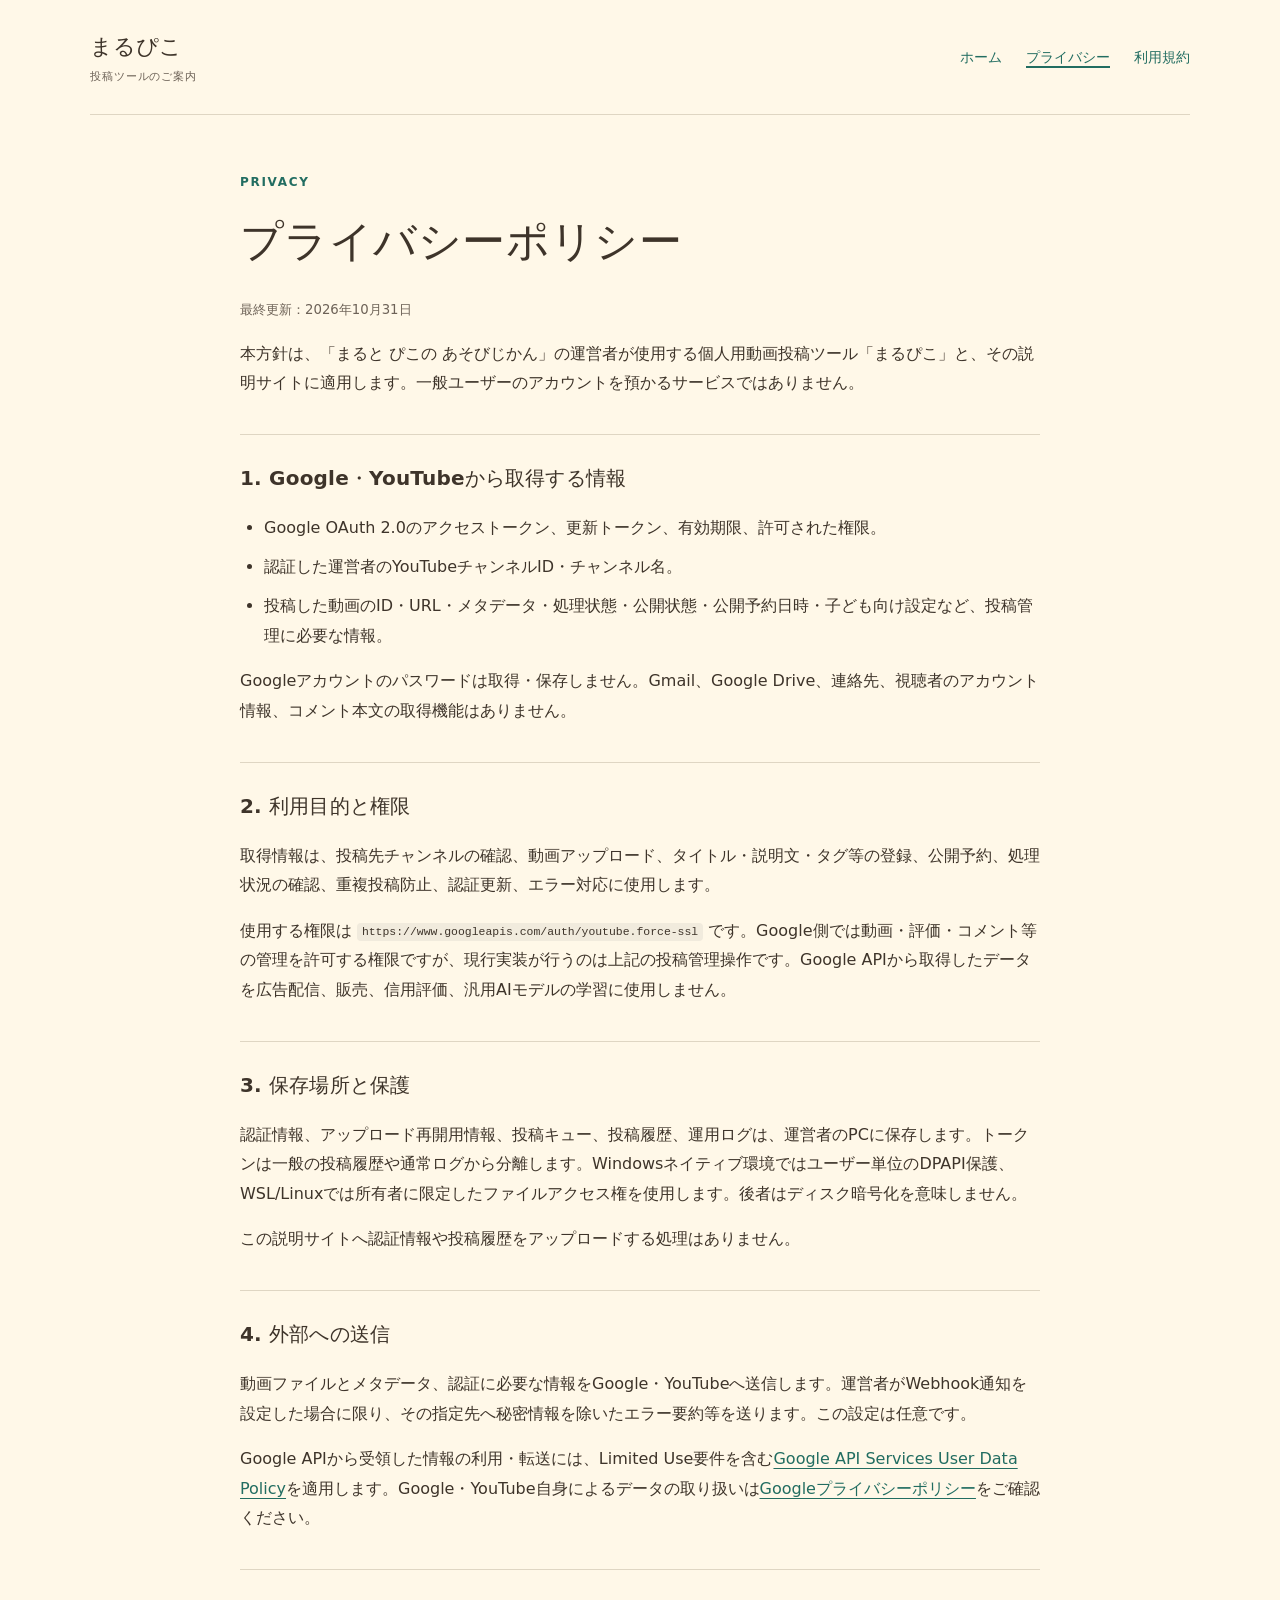
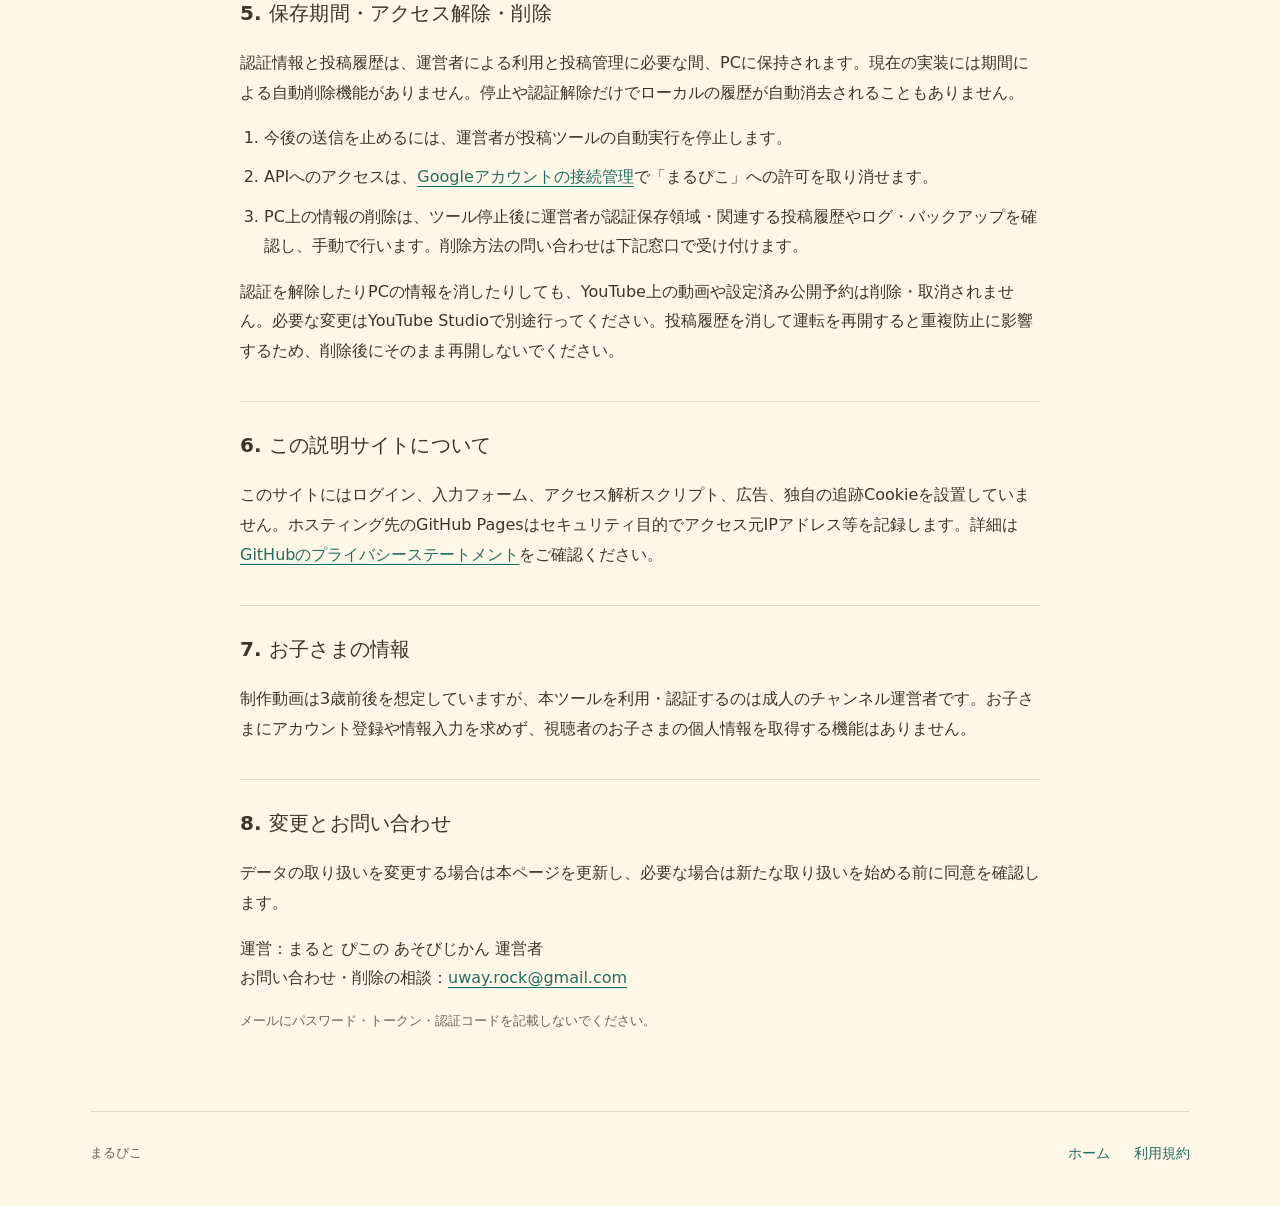
==== privacy.html @ 8f0a8e8a "Publish verified Marupiko information, privacy and terms pages" ====
<!doctype html>
<html lang="ja">
<head>
  <meta charset="utf-8"><meta name="viewport" content="width=device-width, initial-scale=1">
  <meta name="description" content="まるぴこのGoogle・YouTubeデータの取得、利用、保存、共有、認証解除についての説明。">
  <meta name="referrer" content="strict-origin-when-cross-origin">
  <title>プライバシーポリシー｜まるぴこ</title>
  <link rel="icon" href="logo.png" type="image/png"><link rel="stylesheet" href="style.css">
</head>
<body>
  <a class="skip" href="#main">本文へ移動</a>
  <header class="site-header wrap"><a class="brand" href="index.html">まるぴこ<span>投稿ツールのご案内</span></a><nav aria-label="メインナビゲーション"><a href="index.html">ホーム</a><a href="privacy.html" aria-current="page">プライバシー</a><a href="terms.html">利用規約</a></nav></header>
  <main id="main" class="wrap document">
    <p class="eyebrow">PRIVACY</p><h1>プライバシーポリシー</h1><p class="small">最終更新：2026年10月31日</p>
    <p>本方針は、「まると ぴこの あそびじかん」の運営者が使用する個人用動画投稿ツール「まるぴこ」と、その説明サイトに適用します。一般ユーザーのアカウントを預かるサービスではありません。</p>
    <h2>1. Google・YouTubeから取得する情報</h2>
    <ul><li>Google OAuth 2.0のアクセストークン、更新トークン、有効期限、許可された権限。</li><li>認証した運営者のYouTubeチャンネルID・チャンネル名。</li><li>投稿した動画のID・URL・メタデータ・処理状態・公開状態・公開予約日時・子ども向け設定など、投稿管理に必要な情報。</li></ul>
    <p>Googleアカウントのパスワードは取得・保存しません。Gmail、Google Drive、連絡先、視聴者のアカウント情報、コメント本文の取得機能はありません。</p>
    <h2>2. 利用目的と権限</h2>
    <p>取得情報は、投稿先チャンネルの確認、動画アップロード、タイトル・説明文・タグ等の登録、公開予約、処理状況の確認、重複投稿防止、認証更新、エラー対応に使用します。</p>
    <p>使用する権限は <code>https://www.googleapis.com/auth/youtube.force-ssl</code> です。Google側では動画・評価・コメント等の管理を許可する権限ですが、現行実装が行うのは上記の投稿管理操作です。Google APIから取得したデータを広告配信、販売、信用評価、汎用AIモデルの学習に使用しません。</p>
    <h2>3. 保存場所と保護</h2>
    <p>認証情報、アップロード再開用情報、投稿キュー、投稿履歴、運用ログは、運営者のPCに保存します。トークンは一般の投稿履歴や通常ログから分離します。Windowsネイティブ環境ではユーザー単位のDPAPI保護、WSL/Linuxでは所有者に限定したファイルアクセス権を使用します。後者はディスク暗号化を意味しません。</p>
    <p>この説明サイトへ認証情報や投稿履歴をアップロードする処理はありません。</p>
    <h2>4. 外部への送信</h2>
    <p>動画ファイルとメタデータ、認証に必要な情報をGoogle・YouTubeへ送信します。運営者がWebhook通知を設定した場合に限り、その指定先へ秘密情報を除いたエラー要約等を送ります。この設定は任意です。</p>
    <p>Google APIから受領した情報の利用・転送には、Limited Use要件を含む<a href="https://developers.google.com/terms/api-services-user-data-policy">Google API Services User Data Policy</a>を適用します。Google・YouTube自身によるデータの取り扱いは<a href="https://policies.google.com/privacy">Googleプライバシーポリシー</a>をご確認ください。</p>
    <h2>5. 保存期間・アクセス解除・削除</h2>
    <p>認証情報と投稿履歴は、運営者による利用と投稿管理に必要な間、PCに保持されます。現在の実装には期間による自動削除機能がありません。停止や認証解除だけでローカルの履歴が自動消去されることもありません。</p>
    <ol><li>今後の送信を止めるには、運営者が投稿ツールの自動実行を停止します。</li><li>APIへのアクセスは、<a href="https://myaccount.google.com/connections">Googleアカウントの接続管理</a>で「まるぴこ」への許可を取り消せます。</li><li>PC上の情報の削除は、ツール停止後に運営者が認証保存領域・関連する投稿履歴やログ・バックアップを確認し、手動で行います。削除方法の問い合わせは下記窓口で受け付けます。</li></ol>
    <p>認証を解除したりPCの情報を消したりしても、YouTube上の動画や設定済み公開予約は削除・取消されません。必要な変更はYouTube Studioで別途行ってください。投稿履歴を消して運転を再開すると重複防止に影響するため、削除後にそのまま再開しないでください。</p>
    <h2>6. この説明サイトについて</h2>
    <p>このサイトにはログイン、入力フォーム、アクセス解析スクリプト、広告、独自の追跡Cookieを設置していません。ホスティング先のGitHub Pagesはセキュリティ目的でアクセス元IPアドレス等を記録します。詳細は<a href="https://docs.github.com/en/site-policy/privacy-policies/github-general-privacy-statement">GitHubのプライバシーステートメント</a>をご確認ください。</p>
    <h2>7. お子さまの情報</h2>
    <p>制作動画は3歳前後を想定していますが、本ツールを利用・認証するのは成人のチャンネル運営者です。お子さまにアカウント登録や情報入力を求めず、視聴者のお子さまの個人情報を取得する機能はありません。</p>
    <h2>8. 変更とお問い合わせ</h2>
    <p>データの取り扱いを変更する場合は本ページを更新し、必要な場合は新たな取り扱いを始める前に同意を確認します。</p>
    <p>運営：まると ぴこの あそびじかん 運営者<br>お問い合わせ・削除の相談：<a href="mailto:uway.rock@gmail.com">uway.rock@gmail.com</a></p>
    <p class="small">メールにパスワード・トークン・認証コードを記載しないでください。</p>
  </main>
  <footer class="wrap site-footer"><p>まるぴこ</p><nav aria-label="フッターナビゲーション"><a href="index.html">ホーム</a><a href="terms.html">利用規約</a></nav></footer>
</body>
</html>
---- style.css ----
:root{color-scheme:light;--paper:#fff8e8;--ink:#3e342a;--teal:#226d61;--line:#dfd6c3;--yellow:#f4c95d;--muted:#6d6257;font-family:"Hiragino Maru Gothic ProN","Yu Gothic",Meiryo,system-ui,sans-serif;color:var(--ink);background:var(--paper);line-height:1.85;font-synthesis:none}
*{box-sizing:border-box}html{scroll-behavior:smooth;scroll-padding-top:1rem}body{margin:0}a{color:var(--teal);text-underline-offset:.25em}a:hover{text-decoration-thickness:2px}a:focus-visible{outline:3px solid var(--ink);outline-offset:5px;border-radius:3px}.wrap{width:min(1100px,calc(100% - 64px));margin-inline:auto}.skip{position:absolute;left:1rem;top:-5rem;background:white;padding:.5rem 1rem;z-index:2}.skip:focus{top:1rem}.site-header{display:flex;justify-content:space-between;align-items:center;gap:2rem;padding-block:26px;border-bottom:1px solid var(--line)}.brand{font-size:1.4rem;font-weight:800;text-decoration:none;color:var(--ink);white-space:nowrap}.brand span{display:block;font-size:.7rem;font-weight:500;letter-spacing:.08em;color:var(--muted)}nav{display:flex;gap:1.5rem;flex-wrap:wrap;font-size:.88rem}nav a{text-decoration:none}nav [aria-current=page]{text-decoration:underline;text-decoration-thickness:2px}.hero{display:grid;grid-template-columns:1.35fr 1fr;align-items:center;gap:4rem;padding-block:76px 64px}.eyebrow{font-size:.75rem;letter-spacing:.14em;color:var(--teal);font-weight:800;margin:0 0 1rem}h1,h2,h3{line-height:1.5;letter-spacing:.01em}h1{font-size:clamp(2rem,3.7vw,3.1rem);margin:.3rem 0 1.5rem}h2{font-size:clamp(1.5rem,2.6vw,2rem);margin:0 0 1.25rem}h3{font-size:1.18rem;margin:.75rem 0}.lead{font-size:1.05rem;max-width:35em}.hero-logo{width:100%;height:auto;display:block;border-radius:50%}.button{display:inline-flex;align-items:center;gap:2rem;background:var(--teal);color:white;border-radius:999px;padding:.8rem 1.3rem;margin-top:1rem;font-weight:700;text-decoration:none}.notice{border-left:4px solid var(--yellow);padding:1rem 1.4rem;background:#fffdf6;font-size:.94rem}.notice strong{display:block}.section{padding-block:64px;border-bottom:1px solid var(--line)}.steps{display:grid;grid-template-columns:repeat(3,1fr);gap:2rem;list-style:none;padding:0;margin:2rem 0 0}.steps li{border-top:2px solid var(--teal);padding-top:1rem}.steps p{font-size:.95rem;margin:0}.number{font-size:.8rem;font-weight:800;color:var(--teal);letter-spacing:.12em}.split{display:grid;grid-template-columns:1fr 1.25fr;gap:4rem}.split p:first-child{margin-top:0}code{font-size:.88em;background:#f1ebdd;padding:.15rem .3rem;border-radius:4px;overflow-wrap:anywhere}.contact{padding-block:48px}.contact h2{font-size:1.3rem}.contact p{margin:.4rem 0}.small{font-size:.83rem;color:var(--muted)}.site-footer{display:flex;justify-content:space-between;gap:1rem;align-items:center;border-top:1px solid var(--line);padding-block:28px 40px;font-size:.8rem;color:var(--muted)}.site-footer p{margin:0}.document{max-width:800px;padding-top:56px;padding-bottom:64px}.document h1{font-size:clamp(1.8rem,4.5vw,2.7rem);overflow-wrap:anywhere}.document h2{font-size:1.25rem;border-top:1px solid var(--line);padding-top:28px;margin-top:36px}.document p,.document li{overflow-wrap:anywhere}.document li+li{margin-top:.6rem}.document ul,.document ol{padding-left:1.5rem}
@media(max-width:700px){.wrap{width:calc(100% - 36px)}.site-header{align-items:flex-start;gap:1rem;flex-direction:column;padding-block:18px}nav{gap:1.1rem;font-size:.82rem}.hero{grid-template-columns:1fr;gap:2rem;padding-block:40px}.hero-logo{max-width:270px;justify-self:center;grid-row:1}.hero h1{font-size:2rem}.section{padding-block:40px}.steps,.split{grid-template-columns:1fr;gap:2rem}.steps li{padding-bottom:.5rem}.site-footer{align-items:flex-start;flex-direction:column}.document{padding-top:36px}.contact{padding-block:32px}}
@media(prefers-reduced-motion:reduce){html{scroll-behavior:auto}}
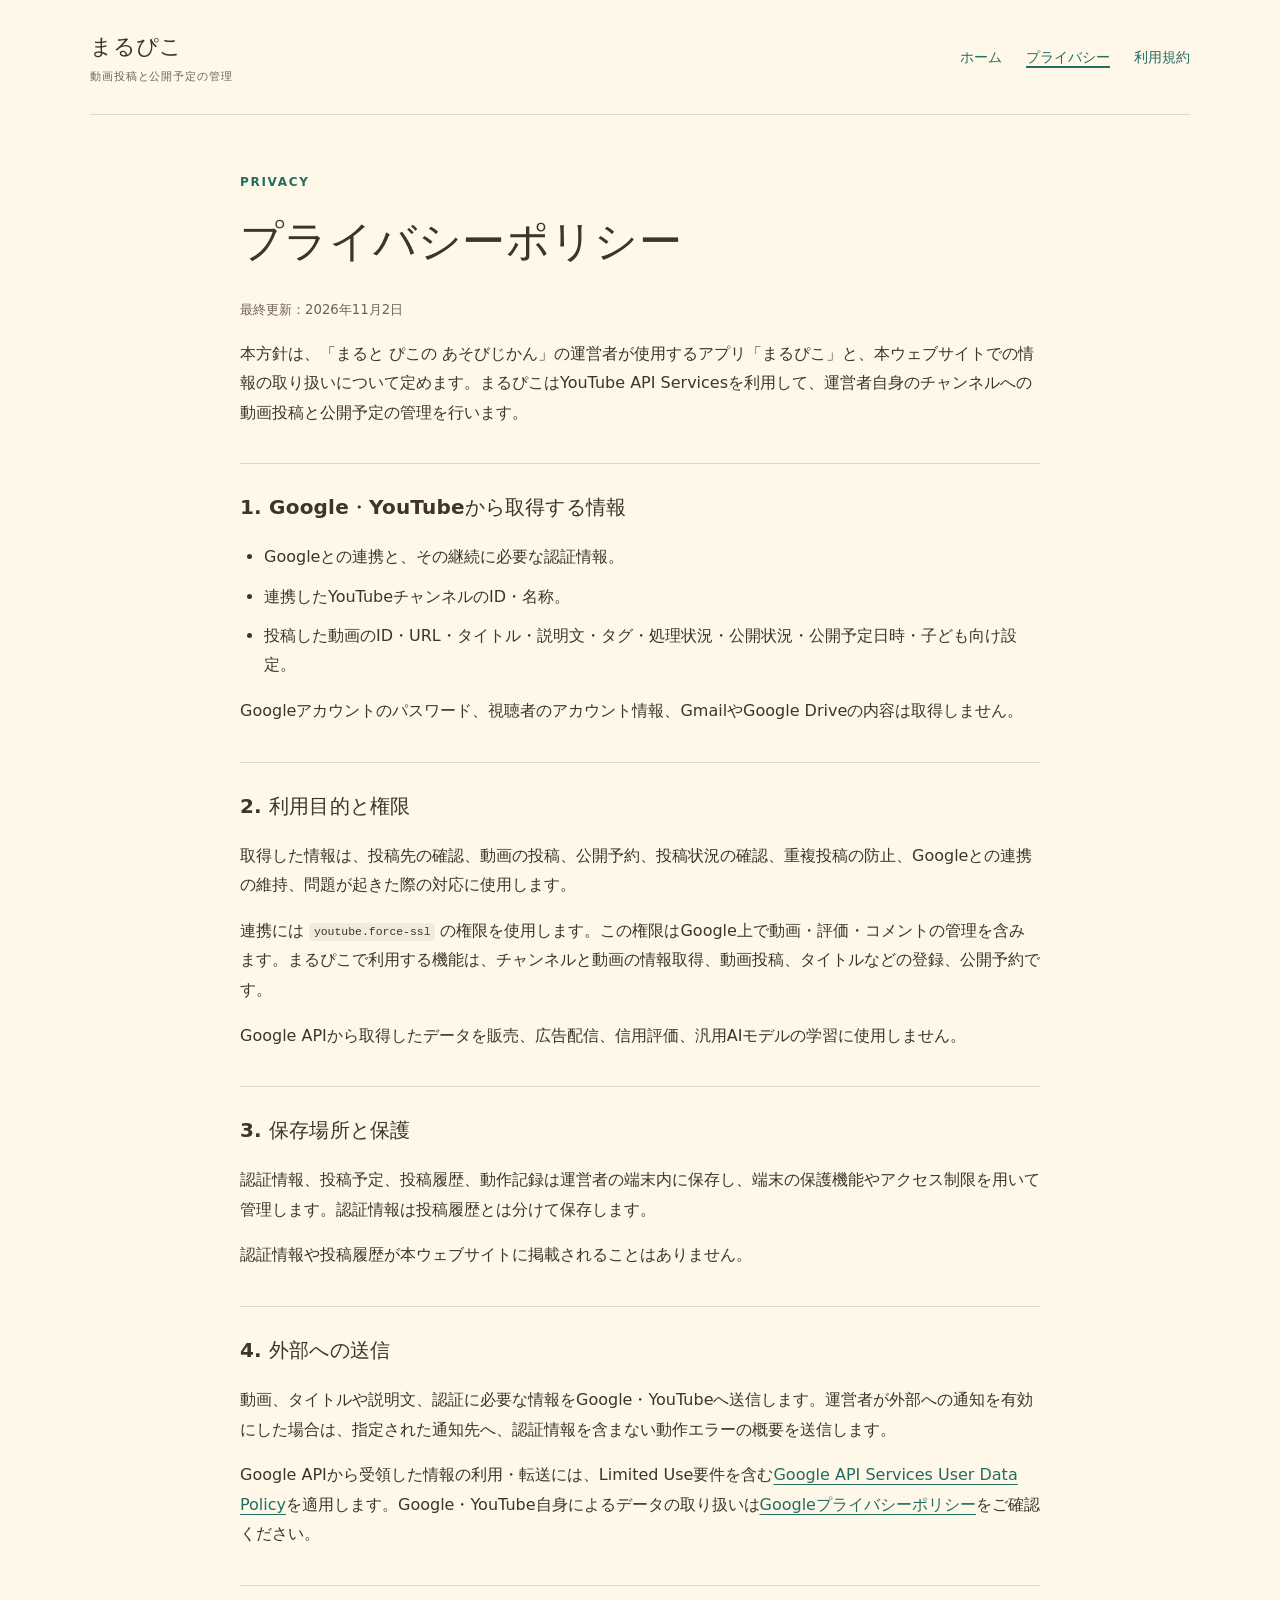
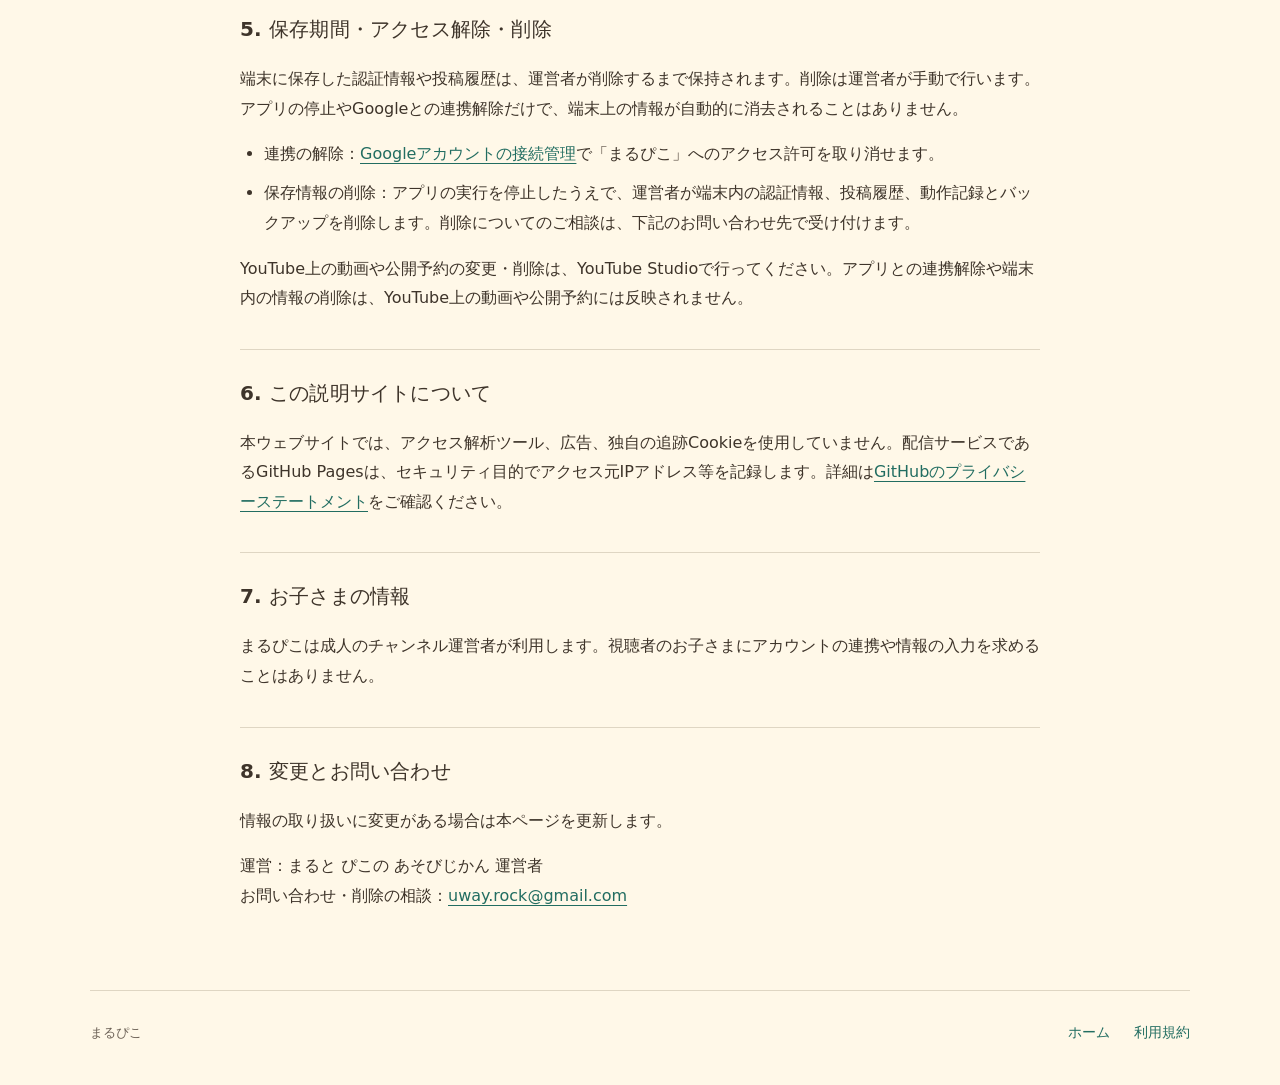
==== commit da424931: "Simplify public app information and clarify privacy disclosures" ====
--- a/privacy.html
+++ b/privacy.html
@@ -2,41 +2,41 @@
 <html lang="ja">
 <head>
   <meta charset="utf-8"><meta name="viewport" content="width=device-width, initial-scale=1">
-  <meta name="description" content="まるぴこのGoogle・YouTubeデータの取得、利用、保存、共有、認証解除についての説明。">
+  <meta name="description" content="まるぴこが取り扱う情報と、その利用目的、保存、連携解除、削除、お問い合わせについて。">
   <meta name="referrer" content="strict-origin-when-cross-origin">
   <title>プライバシーポリシー｜まるぴこ</title>
   <link rel="icon" href="logo.png" type="image/png"><link rel="stylesheet" href="style.css">
 </head>
 <body>
   <a class="skip" href="#main">本文へ移動</a>
-  <header class="site-header wrap"><a class="brand" href="index.html">まるぴこ<span>投稿ツールのご案内</span></a><nav aria-label="メインナビゲーション"><a href="index.html">ホーム</a><a href="privacy.html" aria-current="page">プライバシー</a><a href="terms.html">利用規約</a></nav></header>
+  <header class="site-header wrap"><a class="brand" href="index.html">まるぴこ<span>動画投稿と公開予定の管理</span></a><nav aria-label="メインナビゲーション"><a href="index.html">ホーム</a><a href="privacy.html" aria-current="page">プライバシー</a><a href="terms.html">利用規約</a></nav></header>
   <main id="main" class="wrap document">
-    <p class="eyebrow">PRIVACY</p><h1>プライバシーポリシー</h1><p class="small">最終更新：2026年10月31日</p>
-    <p>本方針は、「まると ぴこの あそびじかん」の運営者が使用する個人用動画投稿ツール「まるぴこ」と、その説明サイトに適用します。一般ユーザーのアカウントを預かるサービスではありません。</p>
+    <p class="eyebrow">PRIVACY</p><h1>プライバシーポリシー</h1><p class="small">最終更新：2026年11月2日</p>
+    <p>本方針は、「まると ぴこの あそびじかん」の運営者が使用するアプリ「まるぴこ」と、本ウェブサイトでの情報の取り扱いについて定めます。まるぴこはYouTube API Servicesを利用して、運営者自身のチャンネルへの動画投稿と公開予定の管理を行います。</p>
     <h2>1. Google・YouTubeから取得する情報</h2>
-    <ul><li>Google OAuth 2.0のアクセストークン、更新トークン、有効期限、許可された権限。</li><li>認証した運営者のYouTubeチャンネルID・チャンネル名。</li><li>投稿した動画のID・URL・メタデータ・処理状態・公開状態・公開予約日時・子ども向け設定など、投稿管理に必要な情報。</li></ul>
-    <p>Googleアカウントのパスワードは取得・保存しません。Gmail、Google Drive、連絡先、視聴者のアカウント情報、コメント本文の取得機能はありません。</p>
+    <ul><li>Googleとの連携と、その継続に必要な認証情報。</li><li>連携したYouTubeチャンネルのID・名称。</li><li>投稿した動画のID・URL・タイトル・説明文・タグ・処理状況・公開状況・公開予定日時・子ども向け設定。</li></ul>
+    <p>Googleアカウントのパスワード、視聴者のアカウント情報、GmailやGoogle Driveの内容は取得しません。</p>
     <h2>2. 利用目的と権限</h2>
-    <p>取得情報は、投稿先チャンネルの確認、動画アップロード、タイトル・説明文・タグ等の登録、公開予約、処理状況の確認、重複投稿防止、認証更新、エラー対応に使用します。</p>
-    <p>使用する権限は <code>https://www.googleapis.com/auth/youtube.force-ssl</code> です。Google側では動画・評価・コメント等の管理を許可する権限ですが、現行実装が行うのは上記の投稿管理操作です。Google APIから取得したデータを広告配信、販売、信用評価、汎用AIモデルの学習に使用しません。</p>
+    <p>取得した情報は、投稿先の確認、動画の投稿、公開予約、投稿状況の確認、重複投稿の防止、Googleとの連携の維持、問題が起きた際の対応に使用します。</p>
+    <p>連携には <code>youtube.force-ssl</code> の権限を使用します。この権限はGoogle上で動画・評価・コメントの管理を含みます。まるぴこで利用する機能は、チャンネルと動画の情報取得、動画投稿、タイトルなどの登録、公開予約です。</p>
+    <p>Google APIから取得したデータを販売、広告配信、信用評価、汎用AIモデルの学習に使用しません。</p>
     <h2>3. 保存場所と保護</h2>
-    <p>認証情報、アップロード再開用情報、投稿キュー、投稿履歴、運用ログは、運営者のPCに保存します。トークンは一般の投稿履歴や通常ログから分離します。Windowsネイティブ環境ではユーザー単位のDPAPI保護、WSL/Linuxでは所有者に限定したファイルアクセス権を使用します。後者はディスク暗号化を意味しません。</p>
-    <p>この説明サイトへ認証情報や投稿履歴をアップロードする処理はありません。</p>
+    <p>認証情報、投稿予定、投稿履歴、動作記録は運営者の端末内に保存し、端末の保護機能やアクセス制限を用いて管理します。認証情報は投稿履歴とは分けて保存します。</p>
+    <p>認証情報や投稿履歴が本ウェブサイトに掲載されることはありません。</p>
     <h2>4. 外部への送信</h2>
-    <p>動画ファイルとメタデータ、認証に必要な情報をGoogle・YouTubeへ送信します。運営者がWebhook通知を設定した場合に限り、その指定先へ秘密情報を除いたエラー要約等を送ります。この設定は任意です。</p>
+    <p>動画、タイトルや説明文、認証に必要な情報をGoogle・YouTubeへ送信します。運営者が外部への通知を有効にした場合は、指定された通知先へ、認証情報を含まない動作エラーの概要を送信します。</p>
     <p>Google APIから受領した情報の利用・転送には、Limited Use要件を含む<a href="https://developers.google.com/terms/api-services-user-data-policy">Google API Services User Data Policy</a>を適用します。Google・YouTube自身によるデータの取り扱いは<a href="https://policies.google.com/privacy">Googleプライバシーポリシー</a>をご確認ください。</p>
     <h2>5. 保存期間・アクセス解除・削除</h2>
-    <p>認証情報と投稿履歴は、運営者による利用と投稿管理に必要な間、PCに保持されます。現在の実装には期間による自動削除機能がありません。停止や認証解除だけでローカルの履歴が自動消去されることもありません。</p>
-    <ol><li>今後の送信を止めるには、運営者が投稿ツールの自動実行を停止します。</li><li>APIへのアクセスは、<a href="https://myaccount.google.com/connections">Googleアカウントの接続管理</a>で「まるぴこ」への許可を取り消せます。</li><li>PC上の情報の削除は、ツール停止後に運営者が認証保存領域・関連する投稿履歴やログ・バックアップを確認し、手動で行います。削除方法の問い合わせは下記窓口で受け付けます。</li></ol>
-    <p>認証を解除したりPCの情報を消したりしても、YouTube上の動画や設定済み公開予約は削除・取消されません。必要な変更はYouTube Studioで別途行ってください。投稿履歴を消して運転を再開すると重複防止に影響するため、削除後にそのまま再開しないでください。</p>
+    <p>端末に保存した認証情報や投稿履歴は、運営者が削除するまで保持されます。削除は運営者が手動で行います。アプリの停止やGoogleとの連携解除だけで、端末上の情報が自動的に消去されることはありません。</p>
+    <ul><li>連携の解除：<a href="https://myaccount.google.com/connections">Googleアカウントの接続管理</a>で「まるぴこ」へのアクセス許可を取り消せます。</li><li>保存情報の削除：アプリの実行を停止したうえで、運営者が端末内の認証情報、投稿履歴、動作記録とバックアップを削除します。削除についてのご相談は、下記のお問い合わせ先で受け付けます。</li></ul>
+    <p>YouTube上の動画や公開予約の変更・削除は、YouTube Studioで行ってください。アプリとの連携解除や端末内の情報の削除は、YouTube上の動画や公開予約には反映されません。</p>
     <h2>6. この説明サイトについて</h2>
-    <p>このサイトにはログイン、入力フォーム、アクセス解析スクリプト、広告、独自の追跡Cookieを設置していません。ホスティング先のGitHub Pagesはセキュリティ目的でアクセス元IPアドレス等を記録します。詳細は<a href="https://docs.github.com/en/site-policy/privacy-policies/github-general-privacy-statement">GitHubのプライバシーステートメント</a>をご確認ください。</p>
+    <p>本ウェブサイトでは、アクセス解析ツール、広告、独自の追跡Cookieを使用していません。配信サービスであるGitHub Pagesは、セキュリティ目的でアクセス元IPアドレス等を記録します。詳細は<a href="https://docs.github.com/en/site-policy/privacy-policies/github-general-privacy-statement">GitHubのプライバシーステートメント</a>をご確認ください。</p>
     <h2>7. お子さまの情報</h2>
-    <p>制作動画は3歳前後を想定していますが、本ツールを利用・認証するのは成人のチャンネル運営者です。お子さまにアカウント登録や情報入力を求めず、視聴者のお子さまの個人情報を取得する機能はありません。</p>
+    <p>まるぴこは成人のチャンネル運営者が利用します。視聴者のお子さまにアカウントの連携や情報の入力を求めることはありません。</p>
     <h2>8. 変更とお問い合わせ</h2>
-    <p>データの取り扱いを変更する場合は本ページを更新し、必要な場合は新たな取り扱いを始める前に同意を確認します。</p>
+    <p>情報の取り扱いに変更がある場合は本ページを更新します。</p>
     <p>運営：まると ぴこの あそびじかん 運営者<br>お問い合わせ・削除の相談：<a href="mailto:uway.rock@gmail.com">uway.rock@gmail.com</a></p>
-    <p class="small">メールにパスワード・トークン・認証コードを記載しないでください。</p>
   </main>
   <footer class="wrap site-footer"><p>まるぴこ</p><nav aria-label="フッターナビゲーション"><a href="index.html">ホーム</a><a href="terms.html">利用規約</a></nav></footer>
 </body>
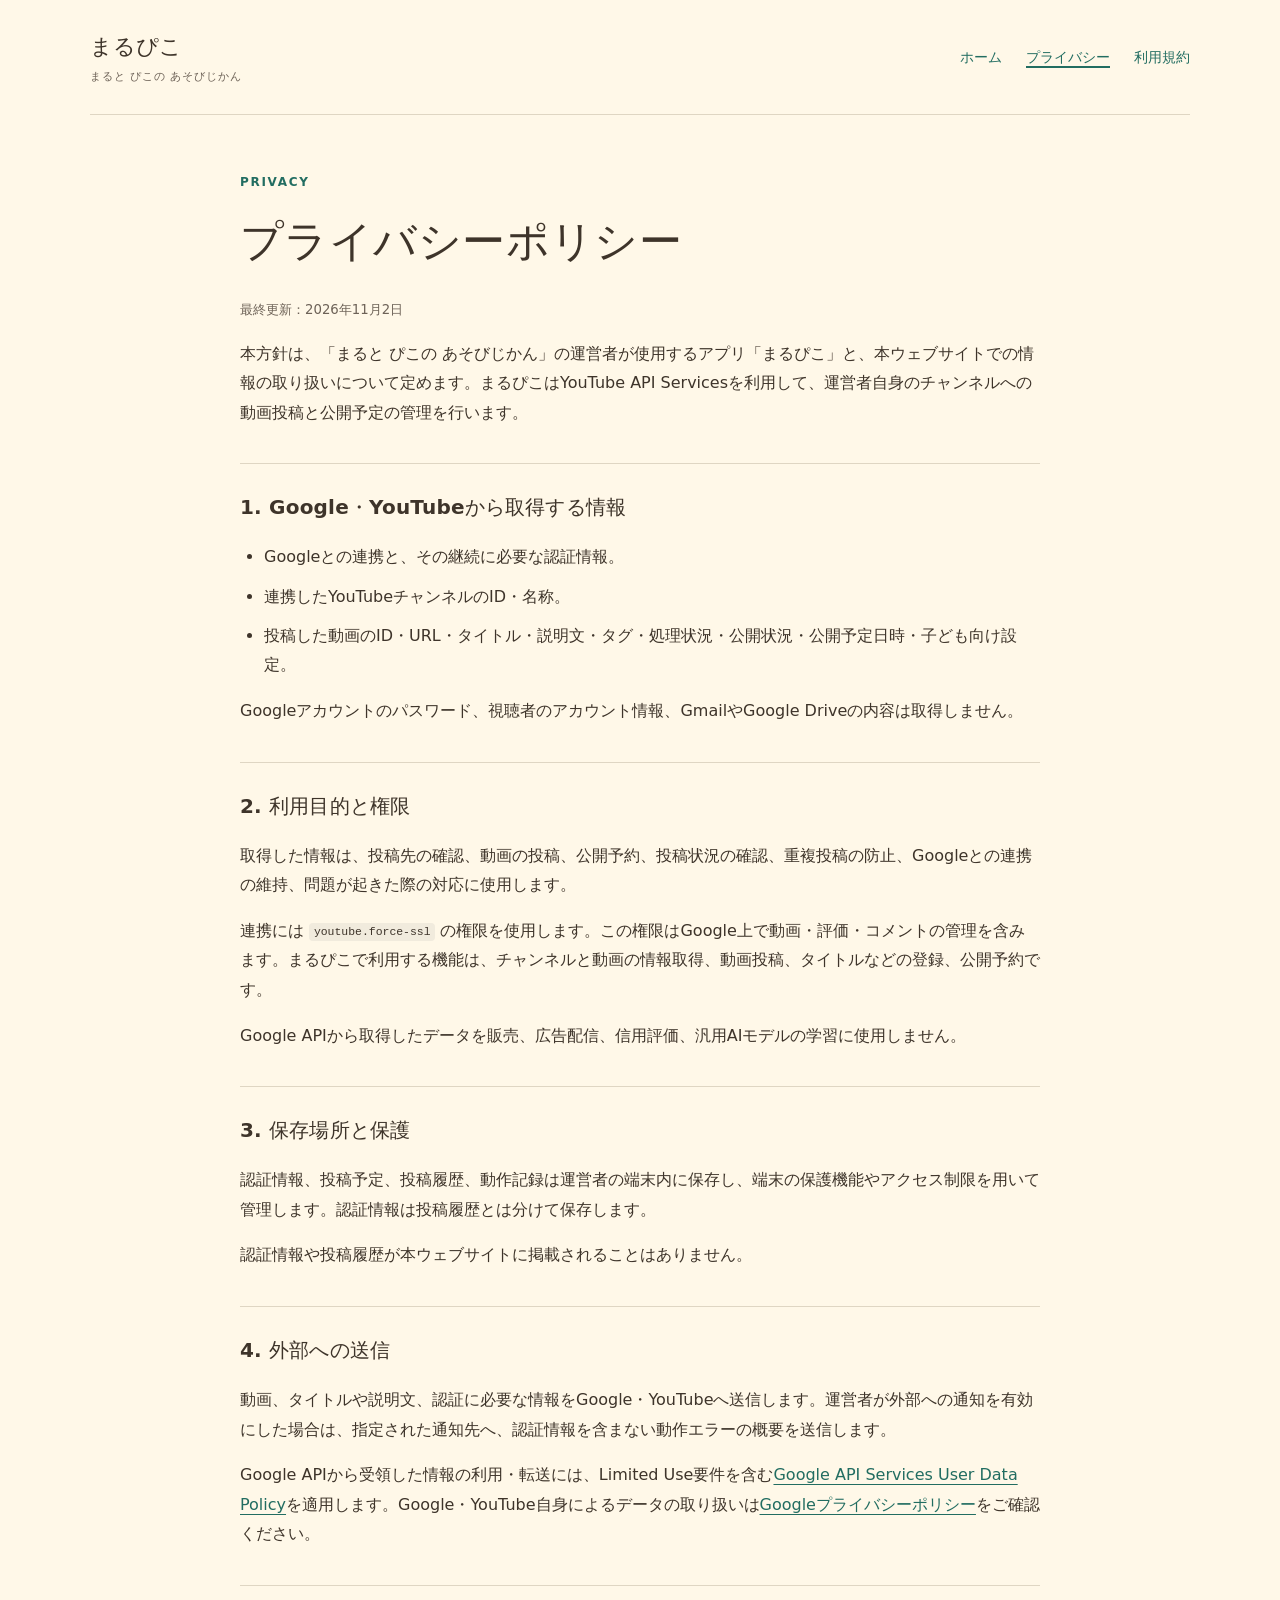
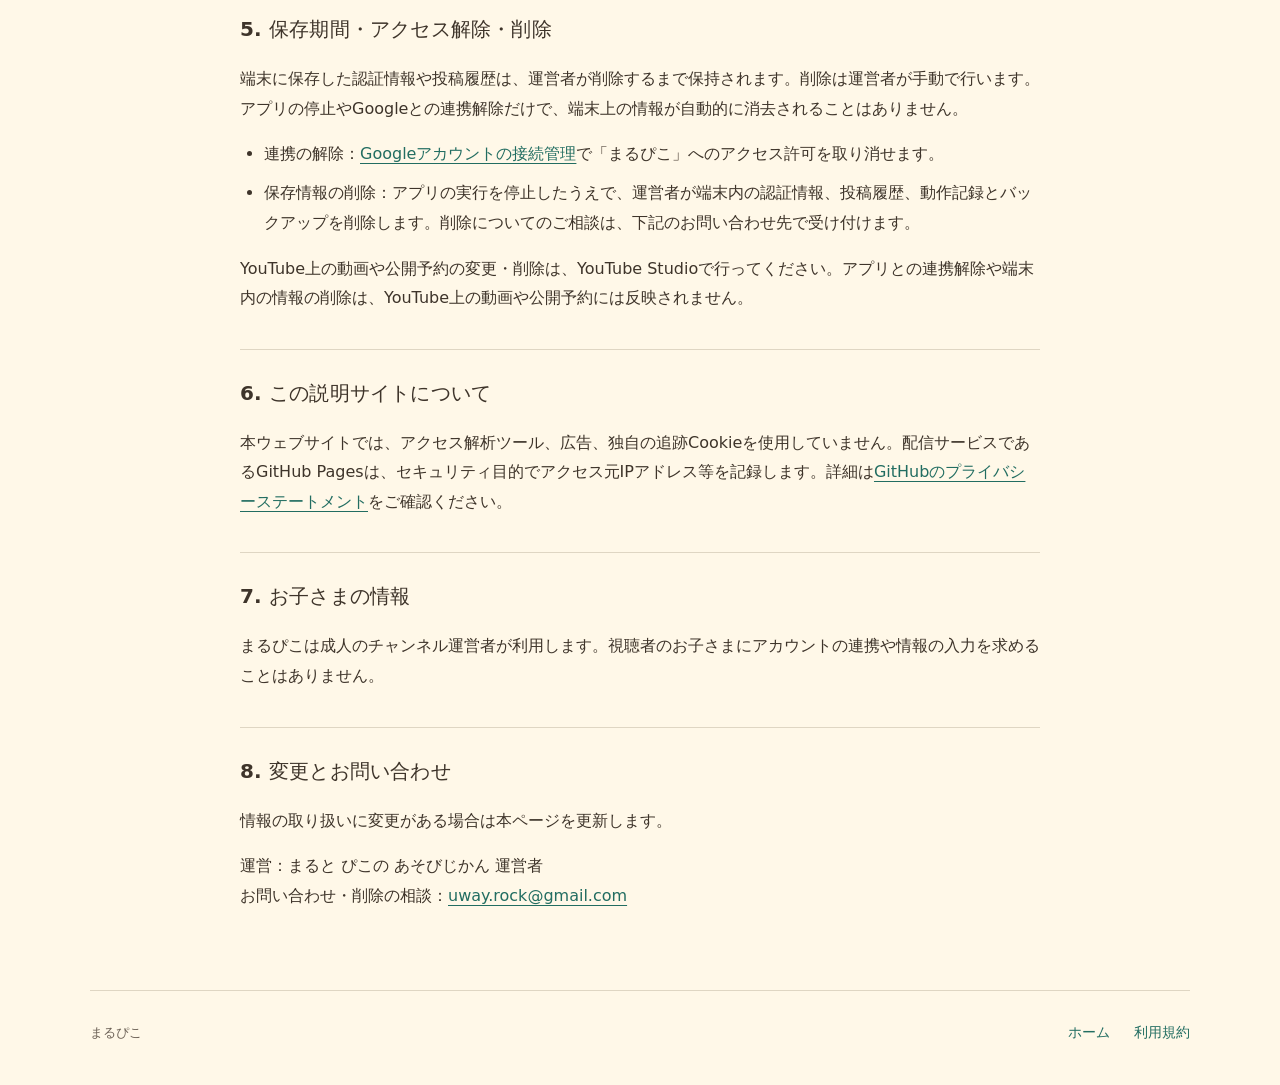
==== commit 3768bf3d: "Make homepage a channel introduction for viewers" ====
--- a/privacy.html
+++ b/privacy.html
@@ -9,7 +9,7 @@
 </head>
 <body>
   <a class="skip" href="#main">本文へ移動</a>
-  <header class="site-header wrap"><a class="brand" href="index.html">まるぴこ<span>動画投稿と公開予定の管理</span></a><nav aria-label="メインナビゲーション"><a href="index.html">ホーム</a><a href="privacy.html" aria-current="page">プライバシー</a><a href="terms.html">利用規約</a></nav></header>
+  <header class="site-header wrap"><a class="brand" href="index.html">まるぴこ<span>まると ぴこの あそびじかん</span></a><nav aria-label="メインナビゲーション"><a href="index.html">ホーム</a><a href="privacy.html" aria-current="page">プライバシー</a><a href="terms.html">利用規約</a></nav></header>
   <main id="main" class="wrap document">
     <p class="eyebrow">PRIVACY</p><h1>プライバシーポリシー</h1><p class="small">最終更新：2026年11月2日</p>
     <p>本方針は、「まると ぴこの あそびじかん」の運営者が使用するアプリ「まるぴこ」と、本ウェブサイトでの情報の取り扱いについて定めます。まるぴこはYouTube API Servicesを利用して、運営者自身のチャンネルへの動画投稿と公開予定の管理を行います。</p>
